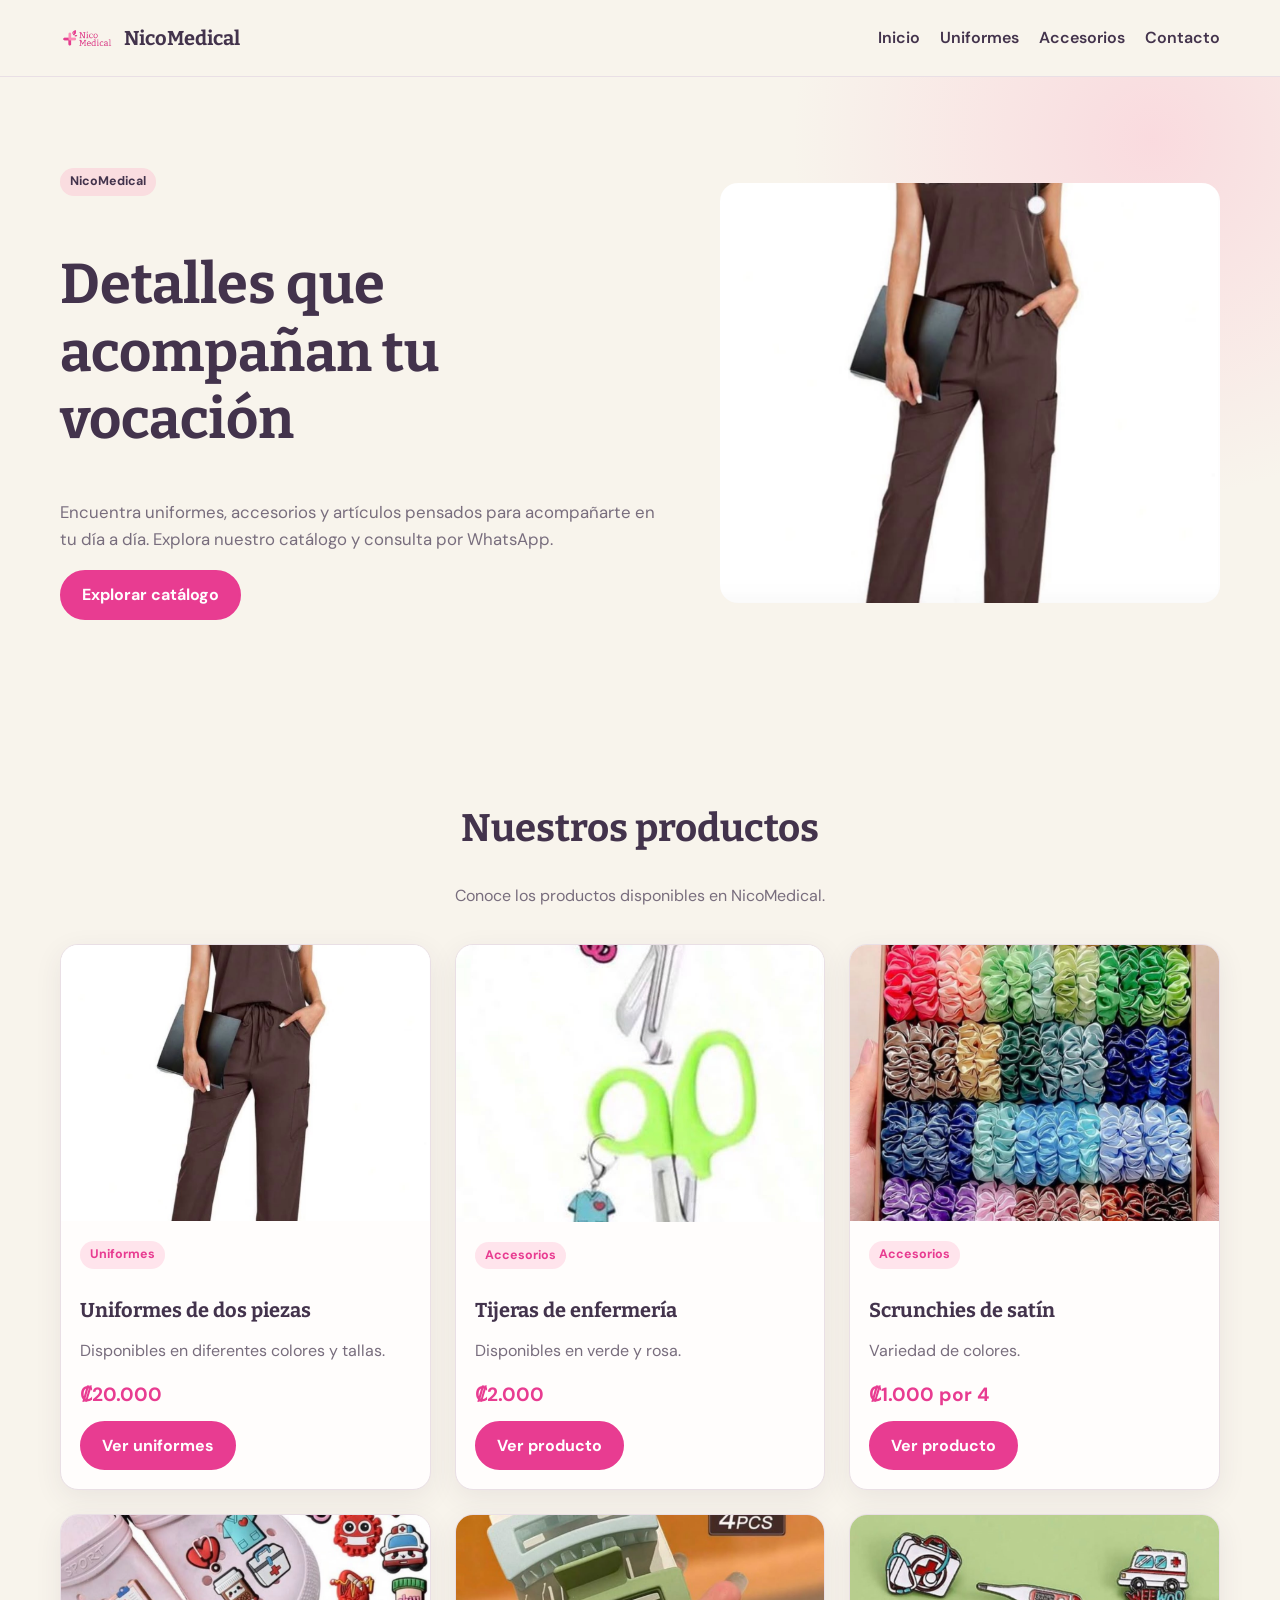
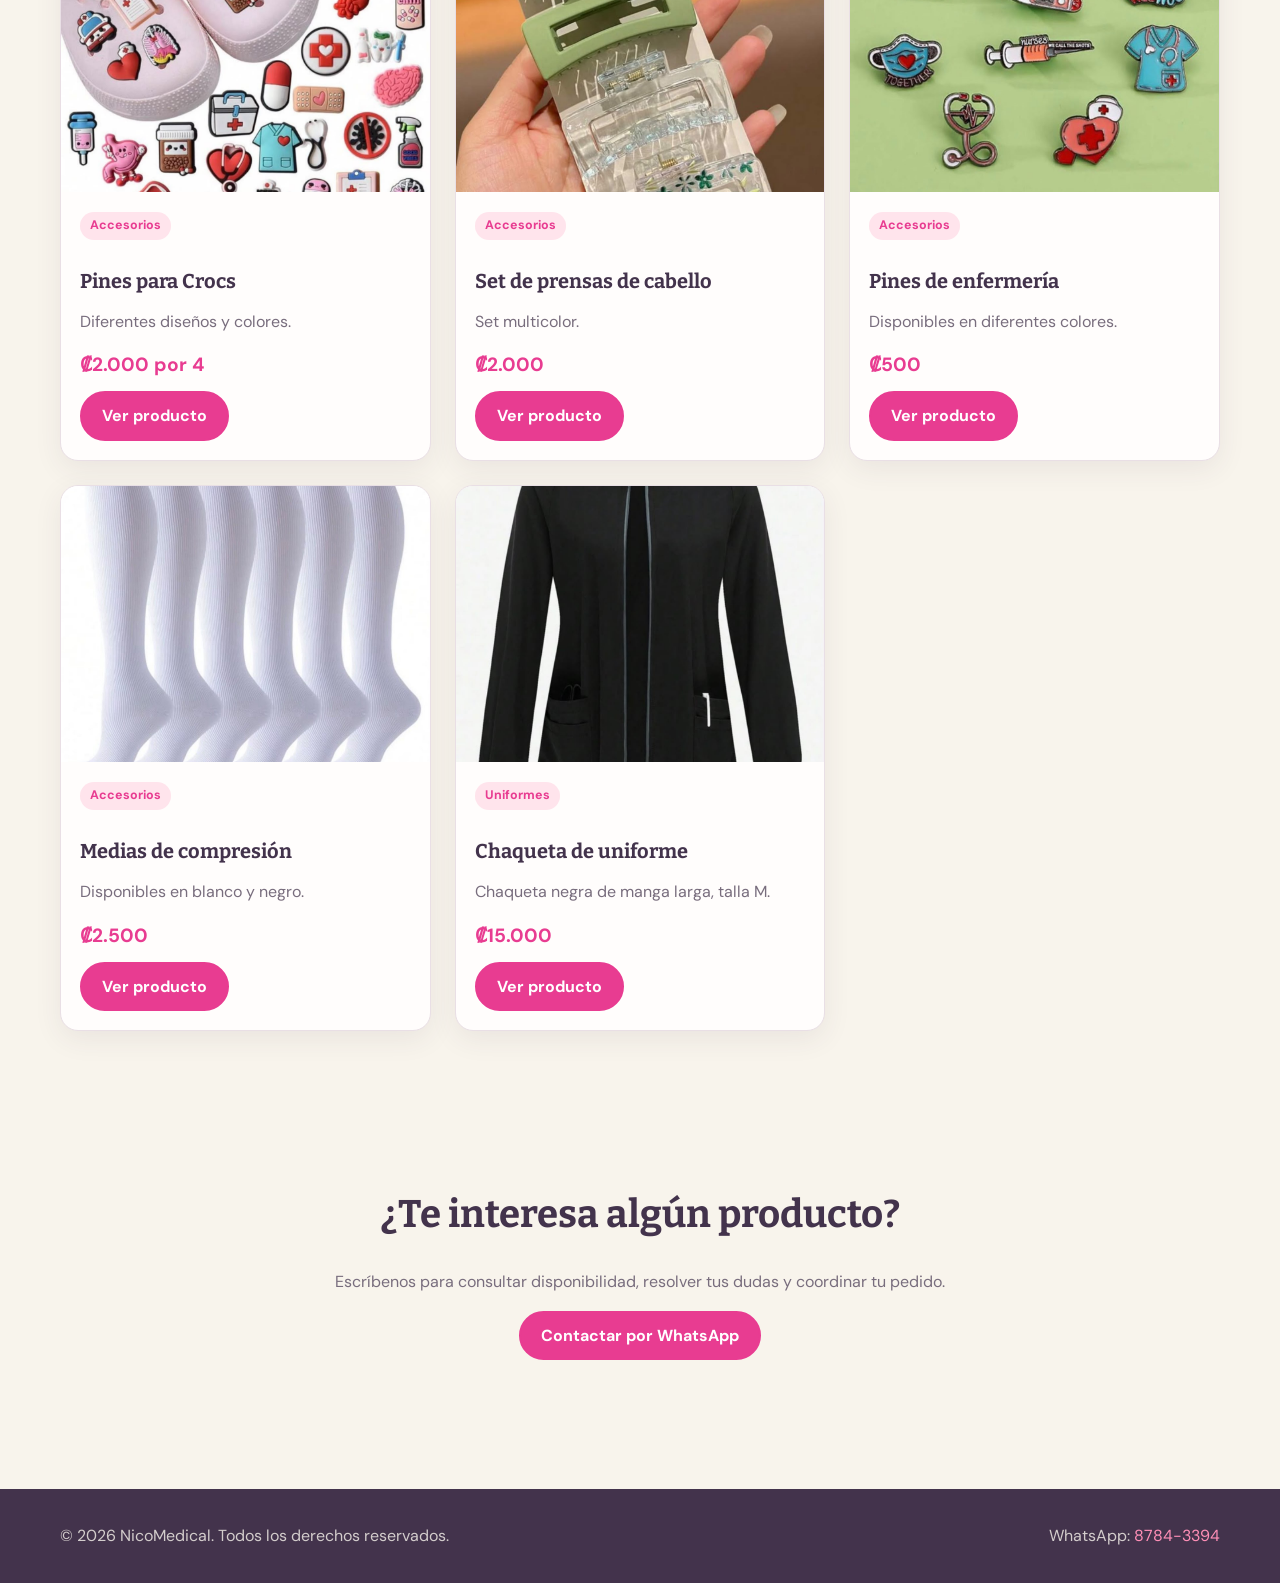
==== index.html @ 569fc802 "feat: upload pages" ====
<!DOCTYPE html>
<html lang="es">
<head>
    <meta charset="UTF-8">
    <meta name="viewport" content="width=device-width, initial-scale=1.0">
    <title>NicoMedical | Catálogo</title>
    <link rel="stylesheet" href="css/styles.css">
</head>
<body>

<header class="site-header">
    <div class="container header-inner">
        <a href="index.html" class="brand">
            <img src="img/logo.png" alt="NicoMedical">
            NicoMedical
        </a>

        <nav class="nav">
            <a href="index.html">Inicio</a>
            <a href="uniformes.html">Uniformes</a>
            <a href="accesorios.html">Accesorios</a>
            <a href="#contacto">Contacto</a>
        </nav>
    </div>
</header>

<main>

    <section class="hero">
        <div class="container hero-inner">

            <div>
                <span class="tag">NicoMedical</span>

                <h1>Detalles que acompañan tu vocación</h1>

                <p>
                    Encuentra uniformes, accesorios y artículos
                    pensados para acompañarte en tu día a día.
                    Explora nuestro catálogo y consulta por WhatsApp.
                </p>

                <a href="#catalogo" class="btn">
                    Explorar catálogo
                </a>
            </div>

            <img
                src="img/Uniforme_dos_piezas_marron.jpeg"
                alt="Uniforme médico"
                class="hero-image"
            >

        </div>
    </section>


    <section class="section container" id="catalogo">

        <div class="section-title">
            <h2>Nuestros productos</h2>
            <p>
                Conoce los productos disponibles en NicoMedical.
            </p>
        </div>

        <div class="grid">

            <article class="card">
                <a href="uniformes.html">
                    <img src="img/Uniforme_dos_piezas_marron.jpeg"
                         alt="Uniformes médicos">

                    <div class="card-body">
                        <span class="tag">Uniformes</span>
                        <h3>Uniformes de dos piezas</h3>
                        <p>Disponibles en diferentes colores y tallas.</p>
                        <span class="price">₡20.000</span>
                        <span class="btn">Ver uniformes</span>
                    </div>
                </a>
            </article>


            <article class="card">
                <a href="tijeras-enfermeria.html">
                    <img src="img/Tijeras_de_enfermeria.jpeg"
                         alt="Tijeras de enfermería">

                    <div class="card-body">
                        <span class="tag">Accesorios</span>
                        <h3>Tijeras de enfermería</h3>
                        <p>Disponibles en verde y rosa.</p>
                        <span class="price">₡2.000</span>
                        <span class="btn">Ver producto</span>
                    </div>
                </a>
            </article>


            <article class="card">
                <a href="scrunchies-satin.html">
                    <img src="img/Scrunchies_de_satin.jpeg"
                         alt="Scrunchies de satín">

                    <div class="card-body">
                        <span class="tag">Accesorios</span>
                        <h3>Scrunchies de satín</h3>
                        <p>Variedad de colores.</p>
                        <span class="price">₡1.000 por 4</span>
                        <span class="btn">Ver producto</span>
                    </div>
                </a>
            </article>


            <article class="card">
                <a href="pines-crocs.html">
                    <img src="img/Pines_para_crocs.jpeg"
                         alt="Pines para Crocs">

                    <div class="card-body">
                        <span class="tag">Accesorios</span>
                        <h3>Pines para Crocs</h3>
                        <p>Diferentes diseños y colores.</p>
                        <span class="price">₡2.000 por 4</span>
                        <span class="btn">Ver producto</span>
                    </div>
                </a>
            </article>


            <article class="card">
                <a href="prensas-cabello.html">
                    <img src="img/Presas_de_cabello_1.jpeg"
                         alt="Prensas de cabello">

                    <div class="card-body">
                        <span class="tag">Accesorios</span>
                        <h3>Set de prensas de cabello</h3>
                        <p>Set multicolor.</p>
                        <span class="price">₡2.000</span>
                        <span class="btn">Ver producto</span>
                    </div>
                </a>
            </article>


            <article class="card">
                <a href="pines-enfermeria.html">
                    <img src="img/Pines_de_enfermeria.jpeg"
                         alt="Pines de enfermería">

                    <div class="card-body">
                        <span class="tag">Accesorios</span>
                        <h3>Pines de enfermería</h3>
                        <p>Disponibles en diferentes colores.</p>
                        <span class="price">₡500</span>
                        <span class="btn">Ver producto</span>
                    </div>
                </a>
            </article>


            <article class="card">
                <a href="medias-compresion.html">
                    <img src="img/Medias_de_compresion__blancas.jpeg"
                         alt="Medias de compresión">

                    <div class="card-body">
                        <span class="tag">Accesorios</span>
                        <h3>Medias de compresión</h3>
                        <p>Disponibles en blanco y negro.</p>
                        <span class="price">₡2.500</span>
                        <span class="btn">Ver producto</span>
                    </div>
                </a>
            </article>


            <article class="card">
                <a href="chaqueta-uniforme.html">
                    <img src="img/Chaqueta_de_uniforme_manga_larga_negra.jpeg"
                         alt="Chaqueta de uniforme">

                    <div class="card-body">
                        <span class="tag">Uniformes</span>
                        <h3>Chaqueta de uniforme</h3>
                        <p>Chaqueta negra de manga larga, talla M.</p>
                        <span class="price">₡15.000</span>
                        <span class="btn">Ver producto</span>
                    </div>
                </a>
            </article>

        </div>

    </section>


    <section class="section container" id="contacto">

        <div class="section-title">

            <h2>¿Te interesa algún producto?</h2>

            <p>
                Escríbenos para consultar disponibilidad,
                resolver tus dudas y coordinar tu pedido.
            </p>

            <a
                href="https://wa.me/50687843394"
                target="_blank"
                rel="noopener"
                class="btn"
            >
                Contactar por WhatsApp
            </a>

        </div>

    </section>

</main>


<footer class="footer">
    <div class="container footer-inner">
        <p>© 2026 NicoMedical. Todos los derechos reservados.</p>
        <p>WhatsApp: <a href="https://wa.me/50687843394">8784-3394</a></p>
    </div>
</footer>

<script src="js/app.js"></script>

</body>
</html>
---- css/styles.css ----
@import url('https://fonts.googleapis.com/css2?family=Bitter:wght@400;500;600;700;800&family=DM+Sans:wght@400;500;600;700&display=swap');

:root {
    --cream: #F8F4EC;
    --pink: #FF8FB7;
    --fuchsia: #E83C91;
    --purple: #43334C;
    --white: #FFFFFF;

    --text: #43334C;
    --muted: #786D7D;
    --border: #E9DFE5;
    --surface: #FFFDFC;

    --font-heading: 'Bitter', Georgia, serif;
    --font-body: 'DM Sans', Arial, sans-serif;

    --container: 1160px;
    --radius: 18px;
    --shadow: 0 8px 28px rgba(67, 51, 76, 0.08);
}

/* Configuración general */

* {
    box-sizing: border-box;
}

html {
    scroll-behavior: smooth;
}

body {
    margin: 0;
    background: var(--cream);
    color: var(--text);
    font-family: var(--font-body);
    font-size: 16px;
    line-height: 1.6;
}

img {
    display: block;
    max-width: 100%;
}

a {
    color: var(--fuchsia);
    text-decoration: none;
    transition: color 0.2s ease;
}

a:hover {
    color: var(--purple);
}

h1, h2, h3, h4 {
    color: var(--purple);
    font-family: var(--font-heading);
    font-weight: 700;
    line-height: 1.2;
}

h1 {
    font-size: clamp(2.1rem, 5vw, 3.5rem);
}

h2 {
    font-size: clamp(1.7rem, 3.5vw, 2.4rem);
}

h3 {
    font-size: 1.25rem;
}

/* Contenedores */

.container {
    width: min(var(--container), calc(100% - 36px));
    margin: 0 auto;
}

.section {
    padding: 64px 0;
}

.section-title {
    max-width: 680px;
    margin: 0 auto 35px;
    text-align: center;
}

.section-title p {
    color: var(--muted);
}

/* Encabezado */

.site-header {
    position: sticky;
    top: 0;
    z-index: 100;
    background: rgba(248, 244, 236, 0.96);
    border-bottom: 1px solid var(--border);
    backdrop-filter: blur(10px);
}

.header-inner {
    min-height: 76px;
    display: flex;
    align-items: center;
    justify-content: space-between;
    gap: 20px;
}

.brand {
    display: flex;
    align-items: center;
    gap: 10px;
    color: var(--purple);
    font-family: var(--font-heading);
    font-size: 1.25rem;
    font-weight: 700;
}

.brand img {
    max-width: 140px;
    max-height: 54px;
    object-fit: contain;
}

.nav {
    display: flex;
    gap: 20px;
    flex-wrap: wrap;
}

.nav a {
    color: var(--purple);
    font-weight: 600;
}

.nav a:hover {
    color: var(--fuchsia);
}

/* Portada */

.hero {
    padding: 90px 0;
    background:
        radial-gradient(
            circle at 90% 10%,
            rgba(255, 143, 183, 0.25),
            transparent 28%
        );
}

.hero-inner {
    display: grid;
    grid-template-columns: 1.1fr 0.9fr;
    gap: 48px;
    align-items: center;
}

.hero p {
    color: var(--muted);
    font-size: 1.05rem;
}

.hero-image {
    width: 100%;
    max-height: 420px;
    border-radius: var(--radius);
    object-fit: cover;
}

/* Botones */

.btn {
    display: inline-flex;
    align-items: center;
    justify-content: center;
    min-height: 45px;
    padding: 10px 20px;
    border: 2px solid var(--fuchsia);
    border-radius: 999px;
    background: var(--fuchsia);
    color: var(--white);
    font-weight: 700;
    cursor: pointer;
    transition: all 0.2s ease;
}

.btn:hover {
    background: var(--purple);
    border-color: var(--purple);
    color: var(--white);
    transform: translateY(-2px);
}

.btn-outline {
    background: transparent;
    color: var(--purple);
    border-color: var(--purple);
}

/* Tarjetas de productos */

.grid {
    display: grid;
    grid-template-columns: repeat(3, minmax(0, 1fr));
    gap: 24px;
}

.card {
    overflow: hidden;
    background: var(--surface);
    border: 1px solid var(--border);
    border-radius: var(--radius);
    box-shadow: var(--shadow);
    transition: all 0.2s ease;
}

.card:hover {
    transform: translateY(-4px);
    box-shadow: 0 14px 34px rgba(67, 51, 76, 0.13);
}

.card img {
    width: 100%;
    aspect-ratio: 4 / 3;
    object-fit: cover;
    background: #eee5e9;
}

.card-body {
    padding: 19px;
}

.card h3 {
    margin-bottom: 6px;
}

.card p {
    color: var(--muted);
}

.price {
    display: block;
    margin: 10px 0;
    color: var(--fuchsia);
    font-size: 1.2rem;
    font-weight: 700;
}

.tag {
    display: inline-block;
    margin-bottom: 9px;
    padding: 4px 10px;
    border-radius: 999px;
    background: rgba(255, 143, 183, 0.23);
    font-size: 0.78rem;
    font-weight: 700;
}

/* Detalle de producto */

.detail {
    display: grid;
    grid-template-columns: 1fr 1fr;
    gap: 48px;
    align-items: start;
    padding: 45px 0 70px;
}

.detail-image {
    width: 100%;
    max-height: 600px;
    border-radius: var(--radius);
    object-fit: cover;
}

.detail-copy {
    padding-top: 10px;
}

.muted {
    color: var(--muted);
}

/* Formularios y selectores */

.field {
    display: grid;
    gap: 7px;
    margin: 18px 0;
}

label {
    font-weight: 700;
}

select,
input {
    width: 100%;
    min-height: 44px;
    padding: 9px 12px;
    border: 1px solid var(--border);
    border-radius: 10px;
    background: var(--white);
    color: var(--purple);
    font: inherit;
}

select:focus,
input:focus {
    outline: 2px solid rgba(232, 60, 145, 0.25);
    border-color: var(--fuchsia);
}

.notice {
    padding: 14px 16px;
    background: rgba(255, 143, 183, 0.17);
    border-left: 4px solid var(--fuchsia);
    border-radius: 8px;
}

/* Navegación secundaria */

.breadcrumb {
    padding-top: 20px;
    color: var(--muted);
    font-size: 0.9rem;
}

/* Pie de página */

.footer {
    margin-top: 30px;
    padding: 34px 0;
    background: var(--purple);
    color: var(--cream);
}

.footer-inner {
    display: flex;
    justify-content: space-between;
    flex-wrap: wrap;
    gap: 20px;
}

.footer p {
    margin: 0;
    color: rgba(248, 244, 236, 0.8);
}

.footer a {
    color: var(--pink);
}

/* Diseño adaptable */

@media (max-width: 850px) {
    .grid {
        grid-template-columns: repeat(2, minmax(0, 1fr));
    }

    .hero-inner,
    .detail {
        grid-template-columns: 1fr;
    }
}

@media (max-width: 580px) {
    .header-inner {
        align-items: flex-start;
        flex-direction: column;
        padding: 14px 0;
    }

    .nav {
        gap: 10px 16px;
    }

    .grid {
        grid-template-columns: 1fr;
    }

    .section {
        padding: 45px 0;
    }

    .btn {
        width: 100%;
    }
}
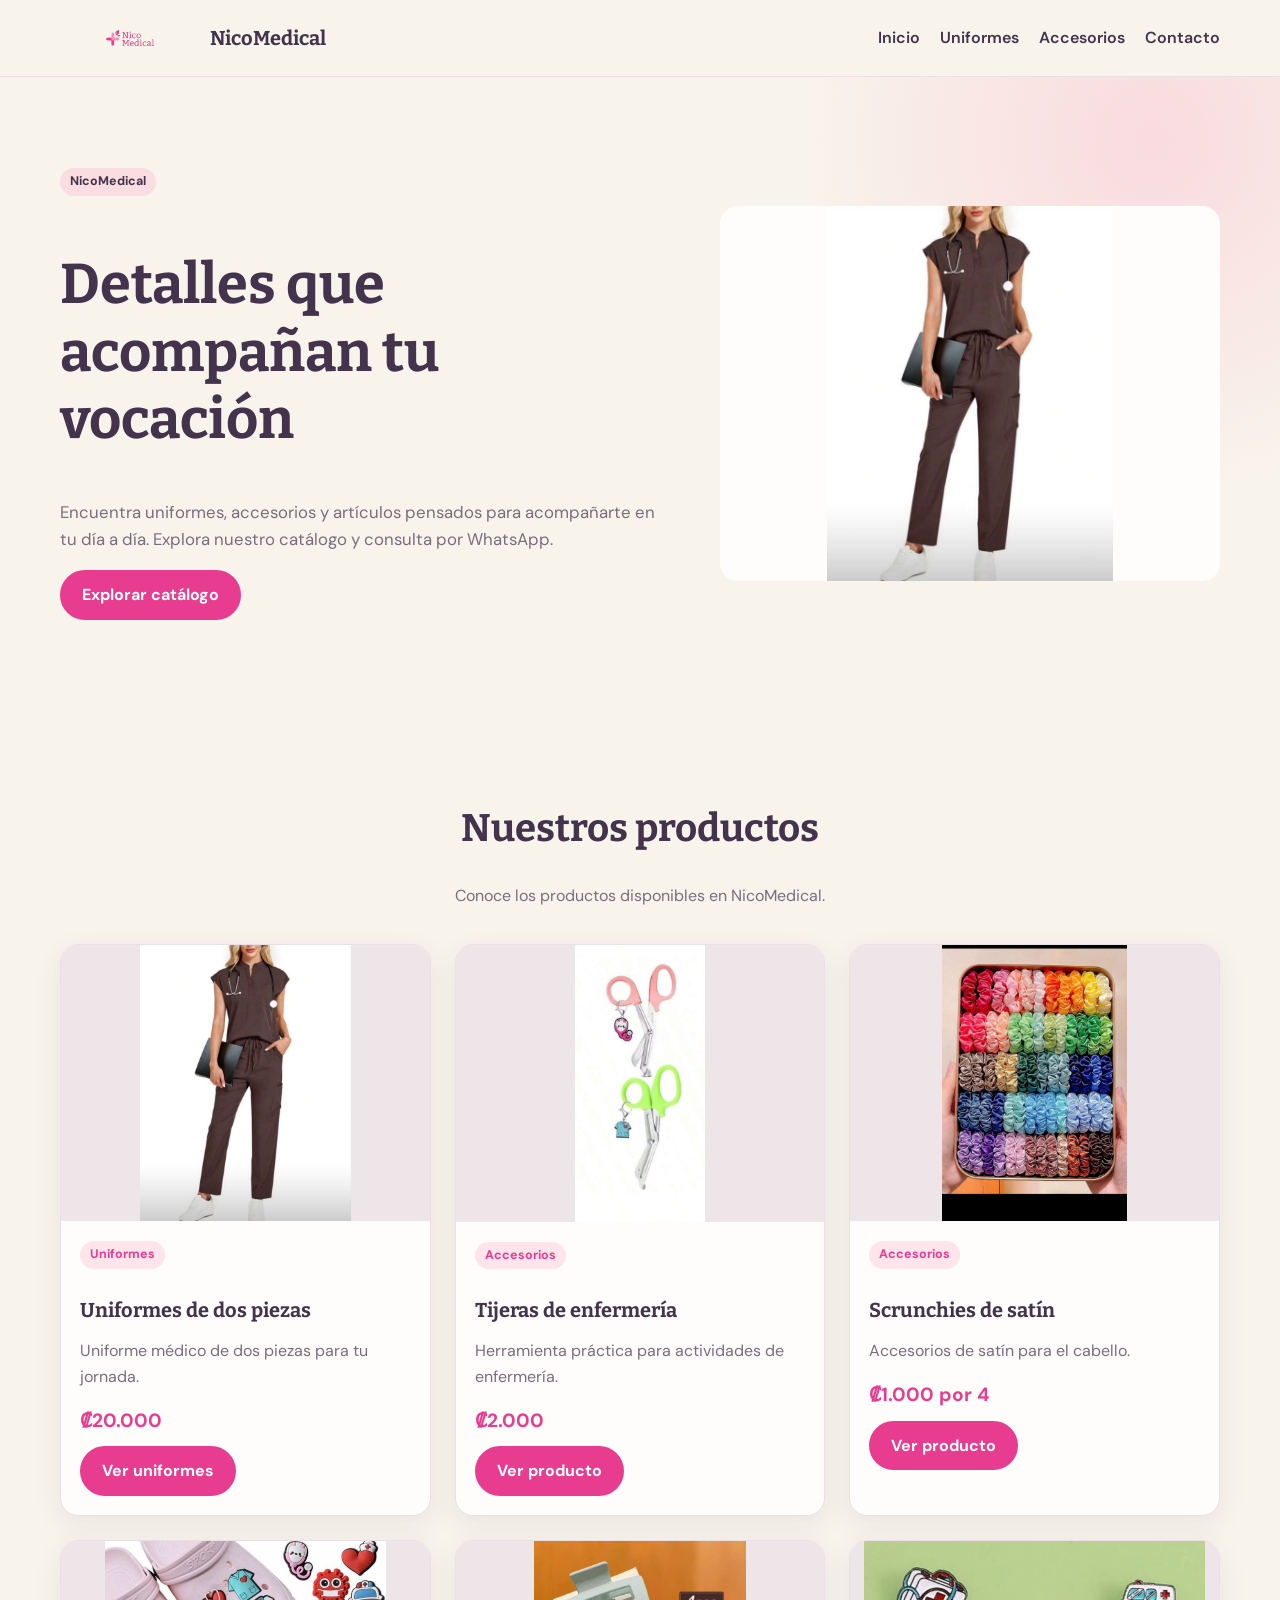
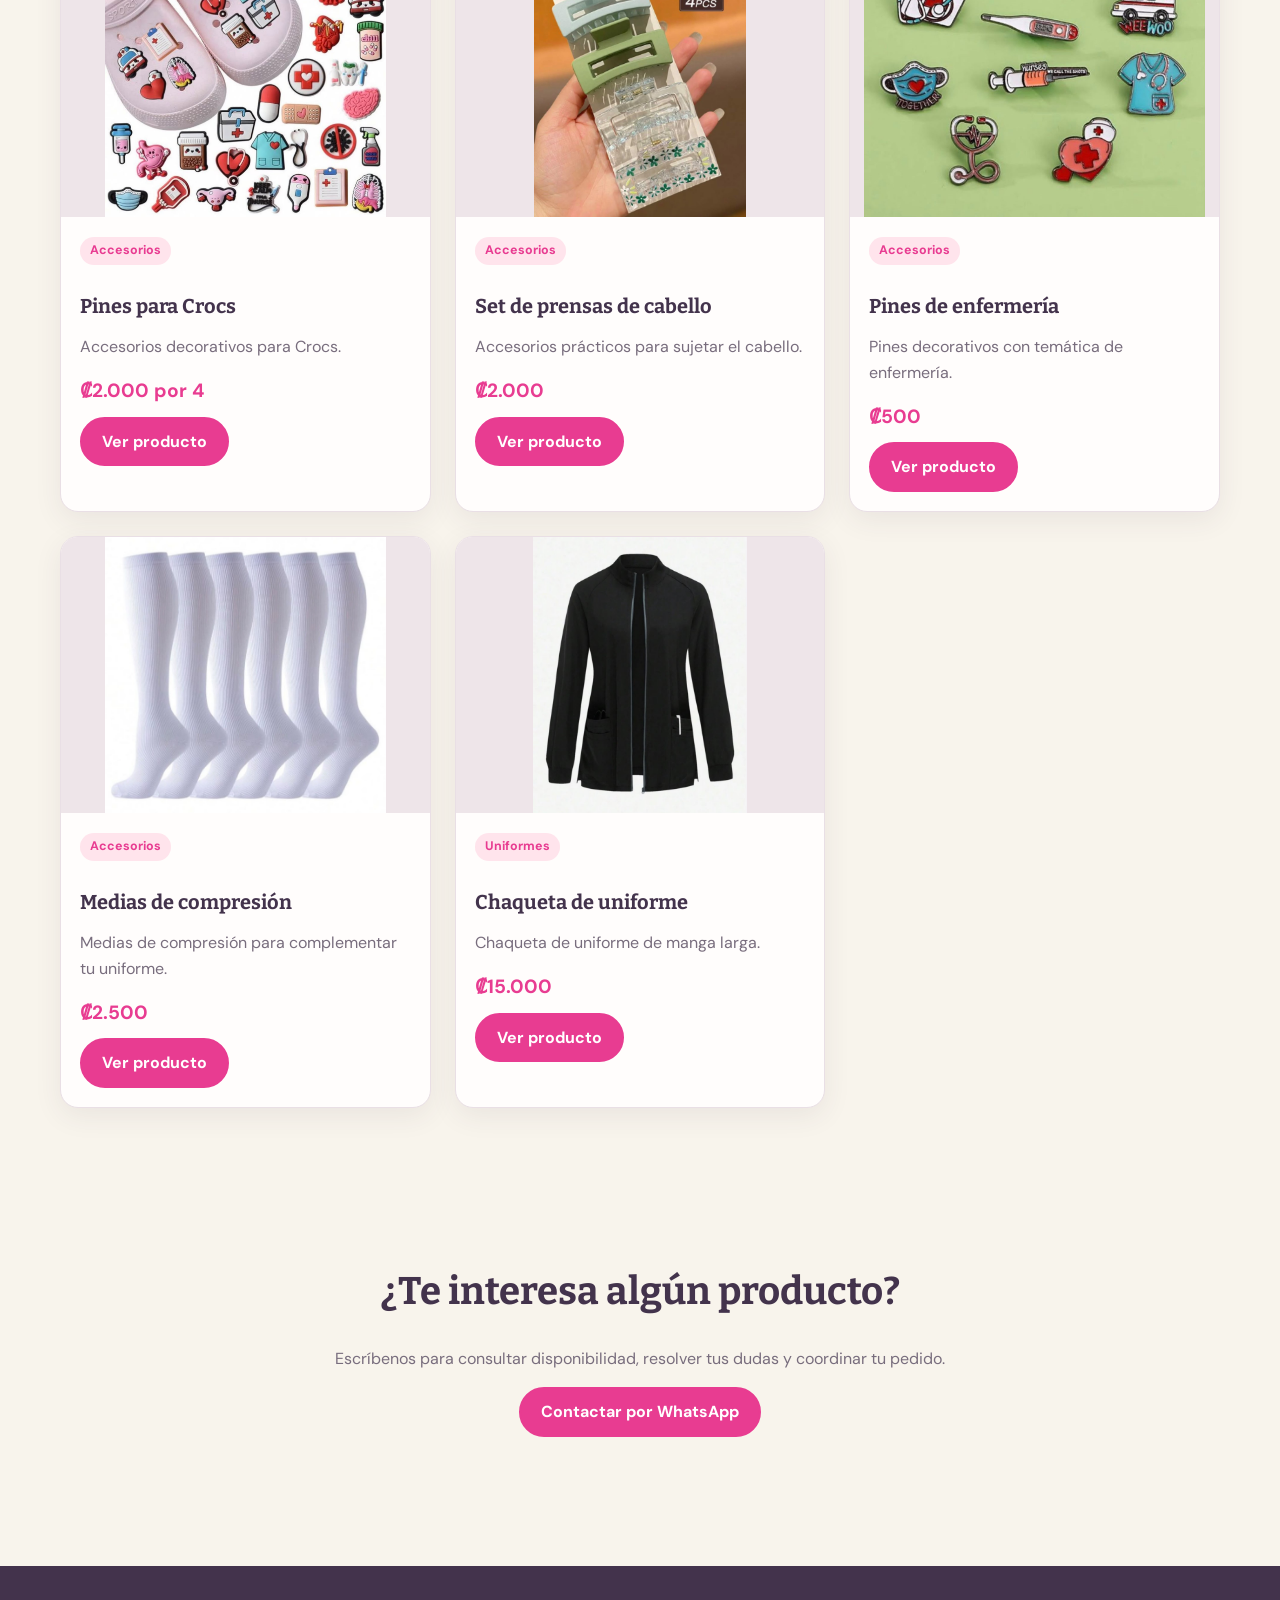
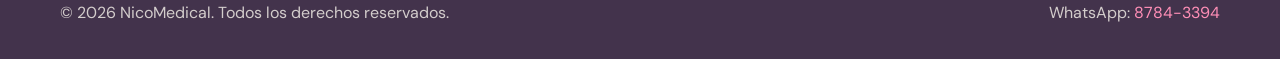
==== commit 696a9272: "feat: update the inventory" ====
--- a/index.html
+++ b/index.html
@@ -6,6 +6,8 @@
     <meta name="viewport" content="width=device-width, initial-scale=1.0">
     <title>NicoMedical | Catálogo</title>
     <link rel="stylesheet" href="css/styles.css">
+    <link rel="icon" type="image/png" href="img/logo.png">
+    <link rel="apple-touch-icon" href="img/logo.png">
 </head>
 <body>
 
@@ -75,7 +77,7 @@
                     <div class="card-body">
                         <span class="tag">Uniformes</span>
                         <h3>Uniformes de dos piezas</h3>
-                        <p>Disponibles en diferentes colores y tallas.</p>
+                        <p>Uniforme médico de dos piezas para tu jornada.</p>
                         <span class="price">₡20.000</span>
                         <span class="btn">Ver uniformes</span>
                     </div>
@@ -91,7 +93,7 @@
                     <div class="card-body">
                         <span class="tag">Accesorios</span>
                         <h3>Tijeras de enfermería</h3>
-                        <p>Disponibles en verde y rosa.</p>
+                        <p>Herramienta práctica para actividades de enfermería.</p>
                         <span class="price">₡2.000</span>
                         <span class="btn">Ver producto</span>
                     </div>
@@ -107,7 +109,7 @@
                     <div class="card-body">
                         <span class="tag">Accesorios</span>
                         <h3>Scrunchies de satín</h3>
-                        <p>Variedad de colores.</p>
+                        <p>Accesorios de satín para el cabello.</p>
                         <span class="price">₡1.000 por 4</span>
                         <span class="btn">Ver producto</span>
                     </div>
@@ -123,7 +125,7 @@
                     <div class="card-body">
                         <span class="tag">Accesorios</span>
                         <h3>Pines para Crocs</h3>
-                        <p>Diferentes diseños y colores.</p>
+                        <p>Accesorios decorativos para Crocs.</p>
                         <span class="price">₡2.000 por 4</span>
                         <span class="btn">Ver producto</span>
                     </div>
@@ -133,13 +135,13 @@
 
             <article class="card">
                 <a href="prensas-cabello.html">
-                    <img src="img/Presas_de_cabello_1.jpeg"
+                    <img src="img/Presas_de_cabello_multicolor.jpeg"
                          alt="Prensas de cabello">
 
                     <div class="card-body">
                         <span class="tag">Accesorios</span>
                         <h3>Set de prensas de cabello</h3>
-                        <p>Set multicolor.</p>
+                        <p>Accesorios prácticos para sujetar el cabello.</p>
                         <span class="price">₡2.000</span>
                         <span class="btn">Ver producto</span>
                     </div>
@@ -155,7 +157,7 @@
                     <div class="card-body">
                         <span class="tag">Accesorios</span>
                         <h3>Pines de enfermería</h3>
-                        <p>Disponibles en diferentes colores.</p>
+                        <p>Pines decorativos con temática de enfermería.</p>
                         <span class="price">₡500</span>
                         <span class="btn">Ver producto</span>
                     </div>
@@ -171,7 +173,7 @@
                     <div class="card-body">
                         <span class="tag">Accesorios</span>
                         <h3>Medias de compresión</h3>
-                        <p>Disponibles en blanco y negro.</p>
+                        <p>Medias de compresión para complementar tu uniforme.</p>
                         <span class="price">₡2.500</span>
                         <span class="btn">Ver producto</span>
                     </div>
@@ -187,7 +189,7 @@
                     <div class="card-body">
                         <span class="tag">Uniformes</span>
                         <h3>Chaqueta de uniforme</h3>
-                        <p>Chaqueta negra de manga larga, talla M.</p>
+                        <p>Chaqueta de uniforme de manga larga.</p>
                         <span class="price">₡15.000</span>
                         <span class="btn">Ver producto</span>
                     </div>
@@ -211,7 +213,7 @@
             </p>
 
             <a
-                href="https://wa.me/50687843394"
+                href="https://api.whatsapp.com/send?phone=50687843394"
                 target="_blank"
                 rel="noopener"
                 class="btn"
@@ -229,7 +231,7 @@
 <footer class="footer">
     <div class="container footer-inner">
         <p>© 2026 NicoMedical. Todos los derechos reservados.</p>
-        <p>WhatsApp: <a href="https://wa.me/50687843394">8784-3394</a></p>
+        <p>WhatsApp: <a href="https://api.whatsapp.com/send?phone=50687843394">8784-3394</a></p>
     </div>
 </footer>
 
--- a/css/styles.css
+++ b/css/styles.css
@@ -125,8 +125,8 @@
 }
 
 .brand img {
-    max-width: 140px;
-    max-height: 54px;
+    width: 140px;
+    height: 54px;
     object-fit: contain;
 }
 
@@ -171,9 +171,10 @@
 
 .hero-image {
     width: 100%;
-    max-height: 420px;
+    aspect-ratio: 4 / 3;
     border-radius: var(--radius);
-    object-fit: cover;
+    background: var(--surface);
+    object-fit: contain;
 }
 
 /* Botones */
@@ -200,6 +201,13 @@
     transform: translateY(-2px);
 }
 
+.btn:disabled {
+    border-color: var(--muted);
+    background: var(--muted);
+    cursor: not-allowed;
+    transform: none;
+}
+
 .btn-outline {
     background: transparent;
     color: var(--purple);
@@ -231,7 +239,7 @@
 .card img {
     width: 100%;
     aspect-ratio: 4 / 3;
-    object-fit: cover;
+    object-fit: contain;
     background: #eee5e9;
 }
 
@@ -277,9 +285,16 @@
 
 .detail-image {
     width: 100%;
-    max-height: 600px;
+    aspect-ratio: 4 / 3;
+    overflow: hidden;
     border-radius: var(--radius);
-    object-fit: cover;
+    background: #eee5e9;
+}
+
+.detail-image img {
+    width: 100%;
+    height: 100%;
+    object-fit: contain;
 }
 
 .detail-copy {
